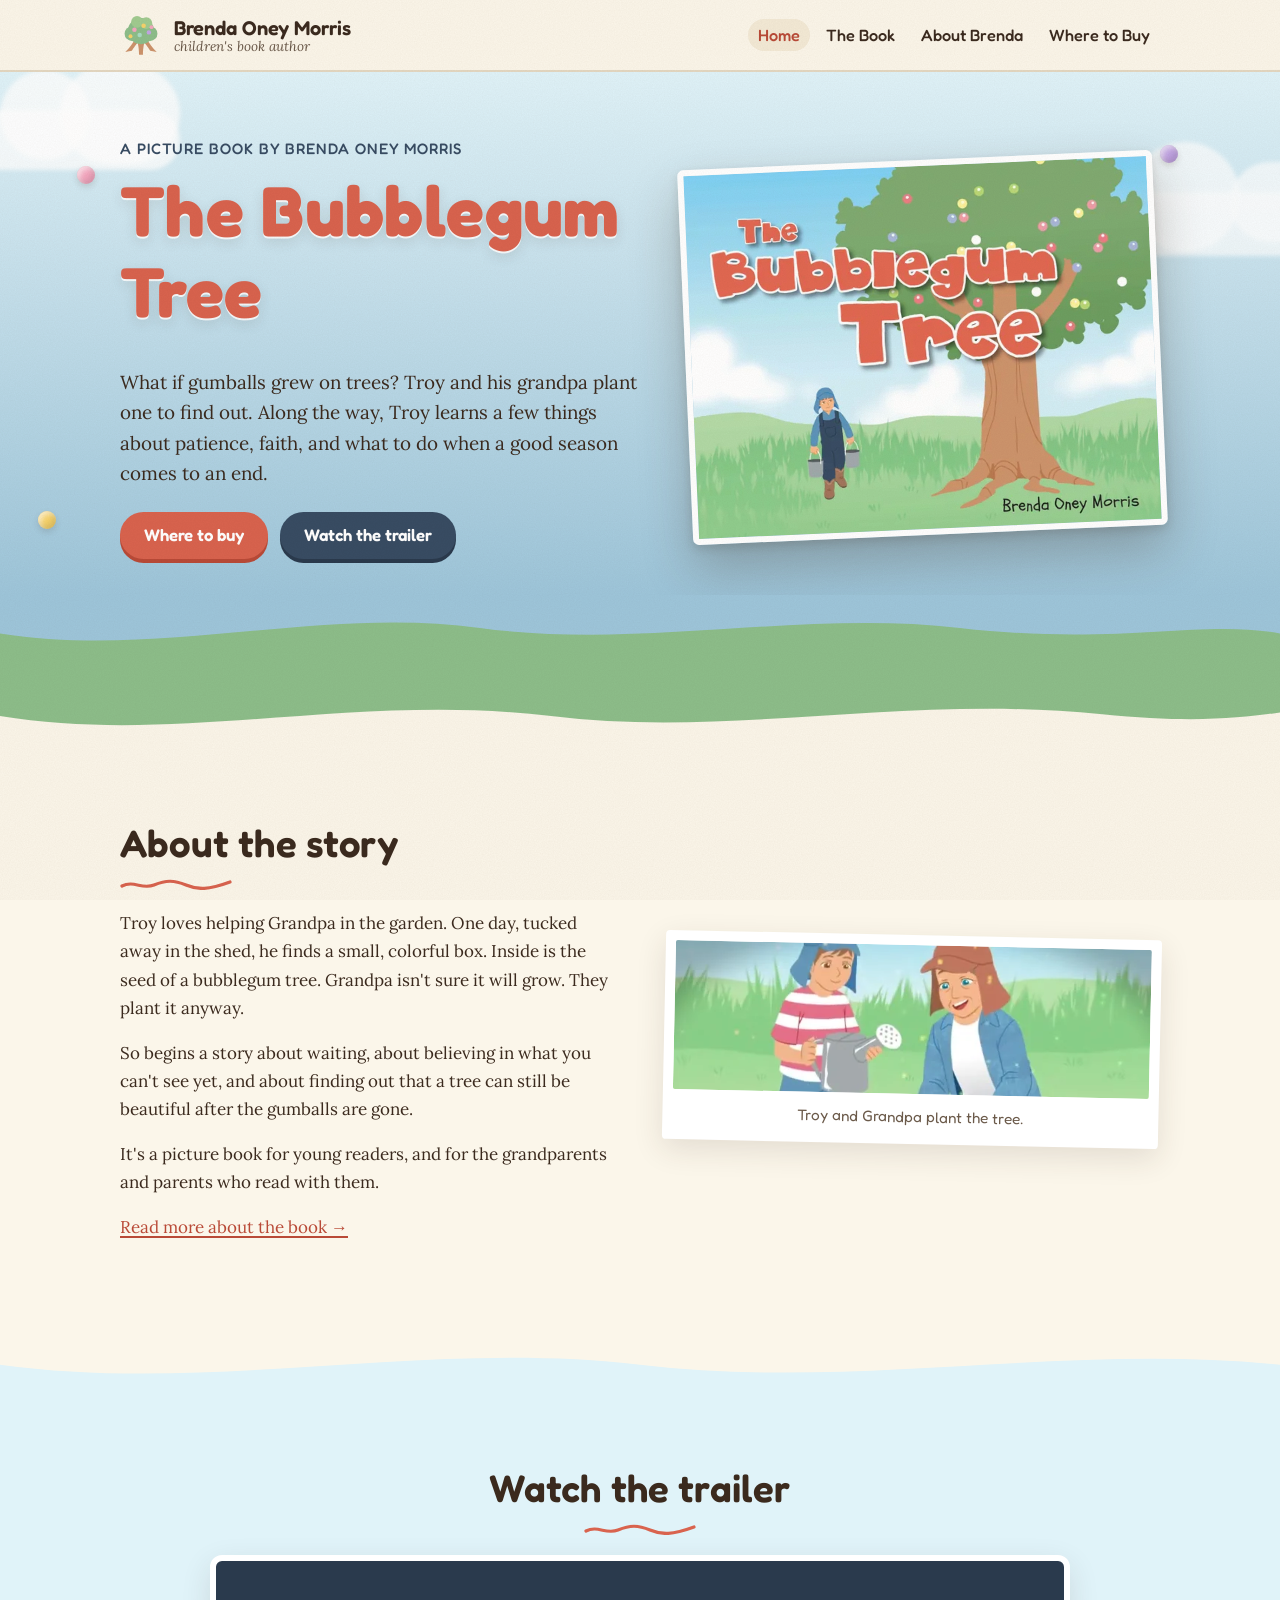
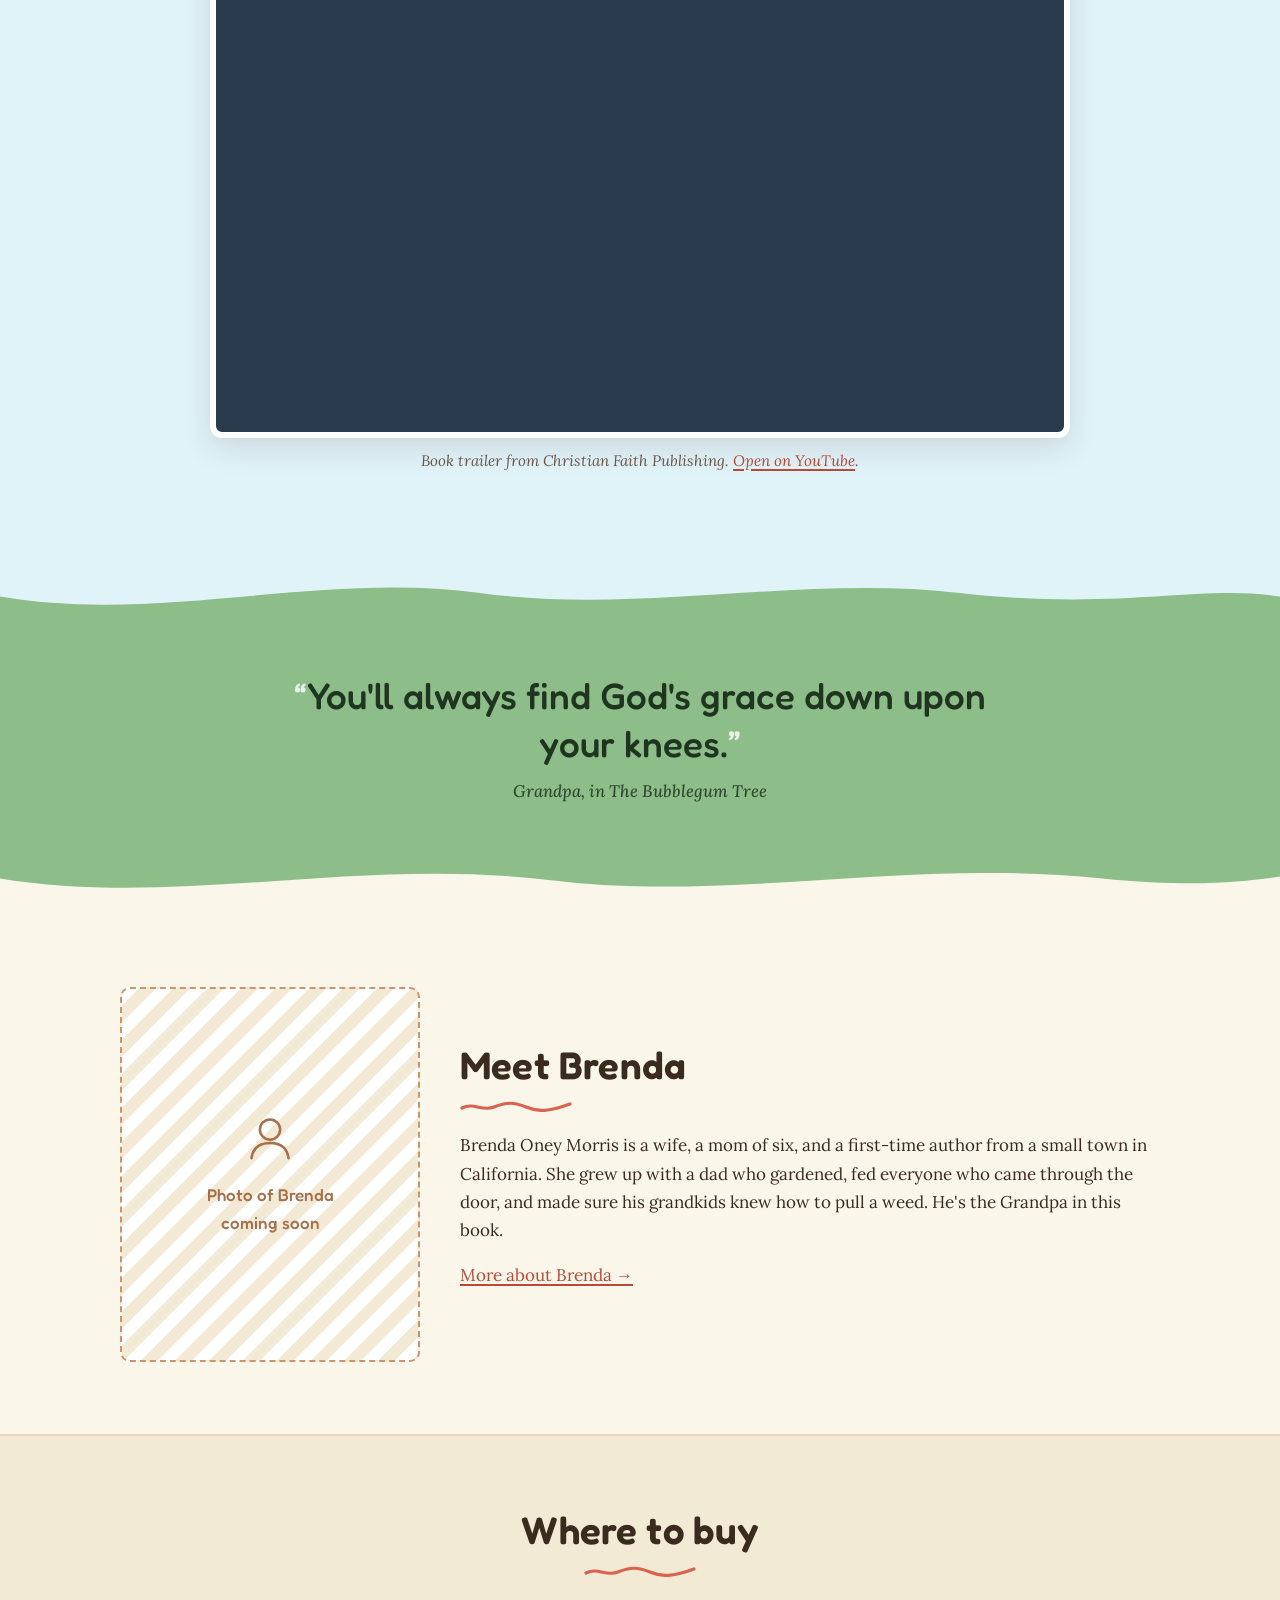
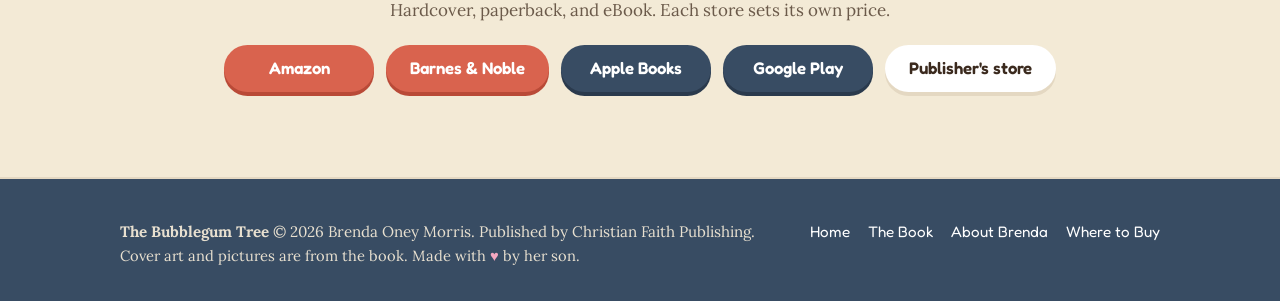
==== index.html @ 624ba65c "First draft of The Bubblegum Tree site Three pages (home, the book, about Brenda), one stylesheet, o" ====
<!DOCTYPE html>
<html lang="en">
<head>
  <meta charset="utf-8">
  <meta name="viewport" content="width=device-width, initial-scale=1">
  <title>The Bubblegum Tree — a picture book by Brenda Oney Morris</title>
  <meta name="description" content="What if gumballs grew on trees? A picture book about a boy, his grandpa, and a tree that teaches them both about patience, faith, and the seasons of life. By Brenda Oney Morris.">
  <meta name="robots" content="noindex">
  <meta property="og:title" content="The Bubblegum Tree — by Brenda Oney Morris">
  <meta property="og:description" content="A picture book about a boy, his grandpa, and a tree that grows gumballs.">
  <meta property="og:image" content="https://lexmber123yt.github.io/the-bubblegum-tree/assets/img/og-image.jpg">
  <meta property="og:type" content="website">
  <link rel="icon" href="assets/img/favicon.svg" type="image/svg+xml">
  <link rel="preconnect" href="https://fonts.googleapis.com">
  <link rel="preconnect" href="https://fonts.gstatic.com" crossorigin>
  <link href="https://fonts.googleapis.com/css2?family=Fredoka:wght@400;500;600;700&family=Lora:ital,wght@0,400;0,500;0,600;1,400&display=swap" rel="stylesheet">
  <link rel="stylesheet" href="assets/styles.css">
</head>
<body>

<header class="site-header">
  <div class="wrap">
    <a class="brand" href="index.html" aria-label="Brenda Oney Morris, home">
      <svg viewBox="0 0 64 64" aria-hidden="true">
        <path d="M29 62 C29 50 27 42 24 36 L40 36 C37 42 35 50 35 62 Z" fill="#cd936b"/>
        <path d="M24 36 C20 44 14 52 8 58 L18 56 C22 50 26 44 30 40 Z" fill="#cd936b"/>
        <path d="M40 36 C44 44 50 52 56 58 L46 56 C42 50 38 44 34 40 Z" fill="#cd936b"/>
        <circle cx="32" cy="26" r="20" fill="#8dbe8a"/><circle cx="18" cy="30" r="11" fill="#8dbe8a"/><circle cx="46" cy="30" r="11" fill="#8dbe8a"/>
        <circle cx="26" cy="12" r="9" fill="#a1cb90"/><circle cx="40" cy="14" r="9" fill="#a1cb90"/>
        <circle cx="22" cy="24" r="3.4" fill="#f4a7c0"/><circle cx="36" cy="18" r="3.4" fill="#f6d36b"/><circle cx="44" cy="28" r="3.4" fill="#c3a6e6"/><circle cx="30" cy="32" r="3.4" fill="#a9dcc4"/><circle cx="16" cy="34" r="3" fill="#f6d36b"/><circle cx="48" cy="20" r="3" fill="#f4a7c0"/>
      </svg>
      <span class="brand-name">Brenda Oney Morris<span class="brand-sub">children's book author</span></span>
    </a>
    <nav aria-label="Main">
      <ul class="site-nav">
        <li><a href="index.html" aria-current="page">Home</a></li>
        <li><a href="the-bubblegum-tree.html">The Book</a></li>
        <li><a href="about.html">About Brenda</a></li>
        <li><a href="#buy">Where to Buy</a></li>
      </ul>
    </nav>
  </div>
</header>

<main>

  <section class="hero">
    <div class="cloud cloud-1" aria-hidden="true"></div>
    <div class="cloud cloud-2" aria-hidden="true"></div>
    <span class="gum gum--pink" style="left:6%; top:18%" aria-hidden="true"></span>
    <span class="gum gum--yellow" style="left:3%; top:84%" aria-hidden="true"></span>
    <span class="gum gum--lilac" style="right:8%; top:14%" aria-hidden="true"></span>
    <span class="gum gum--mint" style="right:14%; top:78%" aria-hidden="true"></span>
    <div class="wrap">
      <div class="hero-copy">
        <p class="eyebrow">A picture book by Brenda Oney Morris</p>
        <h1>The Bubblegum Tree</h1>
        <p class="lead">What if gumballs grew on trees? Troy and his grandpa plant one to find out. Along the way, Troy learns a few things about patience, faith, and what to do when a good season comes to an end.</p>
        <div class="btn-row">
          <a class="btn" href="#buy">Where to buy</a>
          <a class="btn btn--navy" href="#trailer">Watch the trailer</a>
        </div>
      </div>
      <div class="book">
        <picture>
          <source type="image/webp" srcset="assets/img/cover-600.webp 600w, assets/img/cover-1000.webp 1000w, assets/img/cover-1600.webp 1600w" sizes="(min-width: 720px) 520px, 90vw">
          <img src="assets/img/cover-1000.jpg" srcset="assets/img/cover-600.jpg 600w, assets/img/cover-1000.jpg 1000w, assets/img/cover-1600.jpg 1600w" sizes="(min-width: 720px) 520px, 90vw" width="1000" height="785" alt="The cover of The Bubblegum Tree: a boy in blue overalls carries two buckets across a meadow toward a big green tree dotted with colorful gumballs." fetchpriority="high">
        </picture>
      </div>
    </div>
  </section>
  <div class="wave wave--grass on-sky" aria-hidden="true"><svg viewBox="0 0 1440 70" preserveAspectRatio="none"><path d="M0,42 C180,70 360,12 540,36 C720,60 900,16 1080,36 C1260,56 1350,26 1440,42 L1440,70 L0,70 Z"/></svg></div>
  <div class="band-grass" aria-hidden="true"></div>
  <div class="wave wave--paper on-grass" aria-hidden="true"><svg viewBox="0 0 1440 70" preserveAspectRatio="none"><path d="M0,34 C200,66 400,8 620,34 C820,58 1020,10 1240,32 C1340,42 1400,36 1440,30 L1440,70 L0,70 Z"/></svg></div>

  <section class="section">
    <div class="wrap two-col">
      <div>
        <h2 class="squiggle">About the story</h2>
        <p>Troy loves helping Grandpa in the garden. One day, tucked away in the shed, he finds a small, colorful box. Inside is the seed of a bubblegum tree. Grandpa isn't sure it will grow. They plant it anyway.</p>
        <p>So begins a story about waiting, about believing in what you can't see yet, and about finding out that a tree can still be beautiful after the gumballs are gone.</p>
        <p>It's a picture book for young readers, and for the grandparents and parents who read with them.</p>
        <p><a href="the-bubblegum-tree.html">Read more about the book &rarr;</a></p>
      </div>
      <figure class="print">
        <picture>
          <source type="image/webp" srcset="assets/img/scene-planting.webp">
          <img src="assets/img/scene-planting.jpg" width="640" height="201" alt="Troy holds a watering can while Grandpa kneels in the garden, both smiling." loading="lazy">
        </picture>
        <figcaption>Troy and Grandpa plant the tree.</figcaption>
      </figure>
    </div>
  </section>

  <div class="wave wave--sky on-paper" aria-hidden="true"><svg viewBox="0 0 1440 70" preserveAspectRatio="none"><path d="M0,38 C240,70 480,10 720,38 C960,66 1200,14 1440,38 L1440,70 L0,70 Z"/></svg></div>
  <section class="section section--sky" id="trailer">
    <div class="wrap">
      <h2 class="squiggle center" style="text-align:center">Watch the trailer</h2>
      <div class="video" style="max-width: 860px; margin: 0 auto;">
        <iframe src="https://www.youtube-nocookie.com/embed/pPJsItVsyEs" title="The Bubblegum Tree book trailer" loading="lazy" allow="accelerometer; encrypted-media; picture-in-picture" allowfullscreen referrerpolicy="strict-origin-when-cross-origin"></iframe>
      </div>
      <p class="caption" style="text-align:center">Book trailer from Christian Faith Publishing. <a href="https://youtu.be/pPJsItVsyEs">Open on YouTube</a>.</p>
    </div>
  </section>
  <div class="wave wave--grass on-sky-light" aria-hidden="true"><svg viewBox="0 0 1440 70" preserveAspectRatio="none"><path d="M0,40 C180,70 360,12 540,36 C720,60 900,16 1080,36 C1260,56 1350,26 1440,40 L1440,70 L0,70 Z"/></svg></div>

  <section class="section--grass quote">
    <div class="wrap">
      <blockquote><p>You'll always find God's grace down upon your knees.</p><cite>Grandpa, in The Bubblegum Tree</cite></blockquote>
    </div>
  </section>

  <div class="wave wave--paper on-grass" aria-hidden="true"><svg viewBox="0 0 1440 70" preserveAspectRatio="none"><path d="M0,30 C200,62 400,6 620,32 C820,56 1020,8 1240,30 C1340,40 1400,34 1440,28 L1440,70 L0,70 Z"/></svg></div>
  <section class="section">
    <div class="wrap author-teaser">
      <div class="placeholder placeholder--portrait">
        <div>
          <svg viewBox="0 0 64 64" aria-hidden="true"><circle cx="32" cy="22" r="12" fill="none" stroke="currentColor" stroke-width="3"/><path d="M10 56 C12 42 22 38 32 38 C42 38 52 42 54 56" fill="none" stroke="currentColor" stroke-width="3" stroke-linecap="round"/></svg>
          <div>Photo of Brenda<br>coming soon</div>
        </div>
      </div>
      <div>
        <h2 class="squiggle">Meet Brenda</h2>
        <p>Brenda Oney Morris is a wife, a mom of six, and a first-time author from a small town in California. She grew up with a dad who gardened, fed everyone who came through the door, and made sure his grandkids knew how to pull a weed. He's the Grandpa in this book.</p>
        <p><a href="about.html">More about Brenda &rarr;</a></p>
      </div>
    </div>
  </section>

  <section class="section buy" id="buy">
    <div class="wrap">
      <h2 class="squiggle center">Where to buy</h2>
      <p class="muted">Hardcover, paperback, and eBook. Each store sets its own price.</p>
      <div class="buy-links">
        <a class="btn" href="https://www.amazon.com/dp/B0GZ1BVCPR" rel="noopener">Amazon</a>
        <a class="btn" href="https://www.barnesandnoble.com/w/the-bubblegum-tree-brenda-oney-morris/1150055216?ean=9798894285047" rel="noopener">Barnes &amp; Noble</a>
        <a class="btn btn--navy" href="https://itunes.apple.com/us/book/isbn9798894285054" rel="noopener">Apple Books</a>
        <a class="btn btn--navy" href="https://play.google.com/store/search?q=9798894285054&amp;c=books" rel="noopener">Google Play</a>
        <a class="btn btn--paper" href="https://www.christianfaithpublishing.com/books/?book=the-bubblegum-tree" rel="noopener">Publisher's store</a>
      </div>
    </div>
  </section>

</main>

<footer class="site-footer">
  <div class="wrap">
    <div>
      <p><strong>The Bubblegum Tree</strong> &copy; 2026 Brenda Oney Morris. Published by Christian Faith Publishing.</p>
      <p class="small">Cover art and pictures are from the book. Made with <span class="heart">&hearts;</span> by her son.</p>
    </div>
    <ul class="foot-nav">
      <li><a href="index.html">Home</a></li>
      <li><a href="the-bubblegum-tree.html">The Book</a></li>
      <li><a href="about.html">About Brenda</a></li>
      <li><a href="#buy">Where to Buy</a></li>
    </ul>
  </div>
</footer>

</body>
</html>
---- assets/styles.css ----
/* The Bubblegum Tree — site styles
   Palette sampled from the book cover. Fonts: Fredoka (headings) + Lora (body). */

:root {
  --paper: #fbf6ea;
  --paper-deep: #f3ead6;
  --ink: #3b2a1e;
  --ink-soft: #6b5a4a;
  --line: #e4d8c2;

  --sky: #9ec6db;
  --sky-light: #e0f3f9;
  --grass: #8dbe8a;
  --grass-deep: #6fa56e;
  --leaf: #8bab77;
  --trunk: #cd936b;
  --trunk-deep: #a86f48;

  --coral: #d9634e;
  --coral-light: #e29182;
  --coral-deep: #b94a37;
  --navy: #384c63;
  --navy-deep: #2a3a4d;

  --gum-pink: #f4a7c0;
  --gum-yellow: #f6d36b;
  --gum-lilac: #c3a6e6;
  --gum-mint: #a9dcc4;

  --font-display: "Fredoka", "Trebuchet MS", sans-serif;
  --font-body: "Lora", Georgia, serif;

  --radius: 18px;
  --shadow-soft: 0 10px 30px rgba(59, 42, 30, 0.12);
  --shadow-book: 0 24px 50px rgba(59, 42, 30, 0.28), 0 4px 10px rgba(59, 42, 30, 0.15);
  --wrap: 1080px;
}

*, *::before, *::after { box-sizing: border-box; }

html { scroll-behavior: smooth; }

body {
  margin: 0;
  background: var(--paper);
  color: var(--ink);
  font-family: var(--font-body);
  font-size: 17px;
  line-height: 1.65;
  -webkit-font-smoothing: antialiased;
}

/* Paper grain over everything, very light. */
body::before {
  content: "";
  position: fixed;
  inset: 0;
  pointer-events: none;
  z-index: 50;
  opacity: 0.16;
  mix-blend-mode: multiply;
  background-image: url("data:image/svg+xml;utf8,<svg xmlns='http://www.w3.org/2000/svg' width='220' height='220'><filter id='n'><feTurbulence type='fractalNoise' baseFrequency='0.85' numOctaves='2' stitchTiles='stitch'/><feColorMatrix values='0 0 0 0 0.35 0 0 0 0 0.25 0 0 0 0 0.18 0 0 0 0.55 0'/></filter><rect width='100%' height='100%' filter='url(%23n)'/></svg>");
}

img { max-width: 100%; height: auto; display: block; }

a { color: var(--coral-deep); text-decoration-thickness: 1.5px; text-underline-offset: 3px; }
a:hover { color: var(--coral); }

h1, h2, h3, .display {
  font-family: var(--font-display);
  font-weight: 600;
  line-height: 1.15;
  margin: 0 0 0.5em;
  color: var(--ink);
  letter-spacing: 0.005em;
}
h1 { font-size: clamp(2.4rem, 7vw, 4.4rem); font-weight: 700; }
h2 { font-size: clamp(1.7rem, 4vw, 2.4rem); }
h3 { font-size: 1.25rem; }

/* A short hand-drawn squiggle under section headings. */
h2.squiggle::after {
  content: "";
  display: block;
  width: 112px;
  height: 12px;
  margin-top: 0.35em;
  background: url("data:image/svg+xml;utf8,<svg xmlns='http://www.w3.org/2000/svg' viewBox='0 0 112 12'><path d='M2 8 C 14 2, 22 12, 34 7 S 54 2, 66 7 S 88 12, 110 4' fill='none' stroke='%23d9634e' stroke-width='3.2' stroke-linecap='round'/></svg>") no-repeat left center;
}
h2.squiggle.center::after { margin-left: auto; margin-right: auto; }

p { margin: 0 0 1em; }
.lead { font-size: 1.18rem; line-height: 1.6; color: var(--ink); }
.muted { color: var(--ink-soft); }
.small { font-size: 0.92rem; }
.caption {
  font-style: italic;
  color: var(--ink-soft);
  font-size: 0.95rem;
  margin-top: 0.6em;
}
.eyebrow {
  font-family: var(--font-display);
  font-weight: 500;
  font-size: 0.95rem;
  letter-spacing: 0.06em;
  text-transform: uppercase;
  color: var(--navy);
  margin-bottom: 0.6em;
}

.wrap { max-width: var(--wrap); margin: 0 auto; padding: 0 20px; }

/* Grid children must be allowed to shrink below their image's natural width,
   or a 1000px cover pushes the whole page wider than a phone screen. */
.hero .wrap > *, .two-col > *, .author-teaser > *, .video-grid > *, .gallery > li { min-width: 0; }
.book, figure.print, .video { max-width: 100%; }
.section { padding: 56px 0; position: relative; }
.section--sky { background: var(--sky-light); }
.section--deep { background: var(--paper-deep); }
.section--grass { background: var(--grass); color: #1f3520; }
.section--navy { background: var(--navy); color: #f5efe2; }

/* ---------- header ---------- */
.site-header {
  background: var(--paper);
  border-bottom: 2px solid var(--line);
  position: relative;
  z-index: 5;
}
.site-header .wrap {
  display: flex;
  flex-wrap: wrap;
  align-items: center;
  justify-content: space-between;
  gap: 10px 24px;
  padding-top: 14px;
  padding-bottom: 14px;
}
.brand {
  display: flex;
  align-items: center;
  gap: 12px;
  text-decoration: none;
  color: var(--ink);
}
.brand svg { width: 42px; height: 42px; flex: none; }
.brand-name {
  font-family: var(--font-display);
  font-weight: 600;
  font-size: 1.25rem;
  line-height: 1.1;
}
.brand-sub {
  display: block;
  font-family: var(--font-body);
  font-style: italic;
  font-weight: 400;
  font-size: 0.85rem;
  color: var(--ink-soft);
}
.site-nav {
  display: flex;
  flex-wrap: wrap;
  gap: 4px 6px;
  margin: 0;
  padding: 0;
  list-style: none;
}
.site-nav a {
  font-family: var(--font-display);
  font-weight: 500;
  font-size: 1.02rem;
  color: var(--ink);
  text-decoration: none;
  padding: 6px 10px;
  border-radius: 999px;
}
.site-nav a:hover, .site-nav a[aria-current="page"] {
  background: var(--paper-deep);
  color: var(--coral-deep);
}

/* ---------- buttons ---------- */
.btn {
  display: inline-block;
  font-family: var(--font-display);
  font-weight: 600;
  font-size: 1.05rem;
  line-height: 1;
  padding: 15px 24px;
  border-radius: 999px;
  text-decoration: none;
  color: #fff;
  background: var(--coral);
  box-shadow: 0 4px 0 var(--coral-deep);
  transition: transform 0.08s ease, box-shadow 0.08s ease;
  border: 0;
}
.btn:hover { color: #fff; transform: translateY(1px); box-shadow: 0 3px 0 var(--coral-deep); }
.btn:active { transform: translateY(4px); box-shadow: 0 0 0 var(--coral-deep); }
.btn--navy { background: var(--navy); box-shadow: 0 4px 0 var(--navy-deep); }
.btn--navy:hover { box-shadow: 0 3px 0 var(--navy-deep); }
.btn--paper {
  background: #fff;
  color: var(--ink);
  box-shadow: 0 4px 0 var(--line);
}
.btn--paper:hover { color: var(--coral-deep); box-shadow: 0 3px 0 var(--line); }
.btn-row { display: flex; flex-wrap: wrap; gap: 12px; margin-top: 1.4em; }

/* ---------- hero ---------- */
.hero {
  background: linear-gradient(180deg, var(--sky-light) 0%, var(--sky) 100%);
  position: relative;
  overflow: hidden;
  padding: 44px 0 20px;
}
.hero .wrap {
  display: grid;
  gap: 32px;
  align-items: center;
}
.hero-copy { position: relative; z-index: 2; }
.hero h1 {
  color: var(--coral);
  text-shadow: 0 2px 0 rgba(255, 255, 255, 0.85), 0 5px 14px rgba(59, 42, 30, 0.12);
}
.hero .lead { max-width: 34rem; }

.book {
  position: relative;
  z-index: 2;
  justify-self: center;
  width: min(100%, 520px);
  transform: rotate(-2.5deg);
}
.book img { width: 100%; }
/* On phones the cover comes first; it's the hook. */
@media (max-width: 719px) {
  .hero .book { order: -1; transform: rotate(-1.5deg); width: min(100%, 420px); }
}
.book img {
  border-radius: 6px;
  border: 6px solid #fff;
  box-shadow: var(--shadow-book);
}
.book--flat { transform: none; }

/* Soft clouds behind the hero. */
.cloud {
  position: absolute;
  background: rgba(255, 255, 255, 0.75);
  border-radius: 999px;
  filter: blur(2px);
  z-index: 1;
}
.cloud::before, .cloud::after {
  content: "";
  position: absolute;
  background: inherit;
  border-radius: 999px;
}
.cloud-1 { width: 220px; height: 60px; left: -40px; top: 38px; }
.cloud-1::before { width: 90px; height: 90px; left: 40px; top: -40px; }
.cloud-1::after { width: 120px; height: 100px; left: 100px; top: -46px; }
.cloud-2 { width: 260px; height: 64px; right: -60px; top: 120px; opacity: 0.9; }
.cloud-2::before { width: 110px; height: 110px; left: 50px; top: -50px; }
.cloud-2::after { width: 90px; height: 80px; left: 150px; top: -30px; }

/* Gumball decorations. */
.gum {
  position: absolute;
  width: 18px;
  height: 18px;
  border-radius: 50%;
  z-index: 1;
  box-shadow: inset -3px -3px 5px rgba(0, 0, 0, 0.10), inset 3px 3px 5px rgba(255, 255, 255, 0.6), 0 3px 6px rgba(59, 42, 30, 0.15);
}
.gum--pink { background: var(--gum-pink); }
.gum--yellow { background: var(--gum-yellow); }
.gum--lilac { background: var(--gum-lilac); }
.gum--mint { background: var(--gum-mint); }

/* ---------- wavy edges ---------- */
.wave { line-height: 0; display: block; }
.wave svg { display: block; width: 100%; height: 44px; }
.wave--grass path { fill: var(--grass); }
.wave--paper path { fill: var(--paper); }
.wave--sky path { fill: var(--sky-light); }
.wave--deep path { fill: var(--paper-deep); }
.band-grass { background: var(--grass); height: 26px; }
.on-sky { background: var(--sky); }
.on-sky-light { background: var(--sky-light); }
.on-grass { background: var(--grass); }
.on-paper { background: var(--paper); }
.on-deep { background: var(--paper-deep); }

/* ---------- layouts ---------- */
.two-col {
  display: grid;
  gap: 32px;
  align-items: center;
}
.two-col > figure { margin: 0; }
.two-col.flip > :first-child { order: 1; }

figure.print {
  margin: 0;
  background: #fff;
  padding: 10px 10px 14px;
  border-radius: 4px;
  box-shadow: var(--shadow-soft);
  transform: rotate(1.2deg);
}
figure.print.left { transform: rotate(-1.4deg); }
figure.print img { border-radius: 2px; width: 100%; }
figure.print figcaption {
  font-family: var(--font-display);
  font-weight: 400;
  font-size: 0.95rem;
  color: var(--ink-soft);
  text-align: center;
  padding-top: 10px;
}

/* Video embeds. */
.video {
  position: relative;
  background: var(--navy-deep);
  border-radius: 12px;
  overflow: hidden;
  aspect-ratio: 16 / 9;
  box-shadow: var(--shadow-soft);
  border: 6px solid #fff;
}
.video iframe {
  position: absolute;
  inset: 0;
  width: 100%;
  height: 100%;
  border: 0;
}
.video-grid { display: grid; gap: 28px; }

/* Quote strip. */
.quote {
  text-align: center;
  padding: 48px 0;
}
.quote blockquote {
  margin: 0 auto;
  max-width: 44rem;
  font-family: var(--font-display);
  font-weight: 500;
  font-size: clamp(1.5rem, 4vw, 2.3rem);
  line-height: 1.3;
  color: #1f3520;
}
.quote blockquote p { margin: 0; }
.quote blockquote p::before { content: "\201C"; color: rgba(255,255,255,0.8); }
.quote blockquote p::after { content: "\201D"; color: rgba(255,255,255,0.8); }
.quote cite {
  display: block;
  margin-top: 0.8em;
  font-family: var(--font-body);
  font-style: italic;
  font-size: 1.05rem;
  color: #2e4a2f;
}

/* Lesson list with gumball markers. */
.lessons {
  list-style: none;
  margin: 0;
  padding: 0;
  display: grid;
  gap: 18px;
}
.lessons li {
  position: relative;
  padding-left: 44px;
}
.lessons li::before {
  content: "";
  position: absolute;
  left: 4px;
  top: 6px;
  width: 22px;
  height: 22px;
  border-radius: 50%;
  background: var(--gum-pink);
  box-shadow: inset -3px -3px 5px rgba(0, 0, 0, 0.10), inset 3px 3px 5px rgba(255, 255, 255, 0.6), 0 3px 6px rgba(59, 42, 30, 0.15);
}
.lessons li:nth-child(2)::before { background: var(--gum-yellow); }
.lessons li:nth-child(3)::before { background: var(--gum-lilac); }
.lessons li:nth-child(4)::before { background: var(--gum-mint); }
.lessons li:nth-child(5)::before { background: var(--coral-light); }
.lessons strong {
  font-family: var(--font-display);
  font-weight: 600;
  font-size: 1.12rem;
  display: block;
}

/* Gallery: photo prints, slightly askew. */
.gallery {
  display: grid;
  gap: 26px;
  margin: 0;
  padding: 0;
  list-style: none;
}
.gallery figure.print { margin: 0; }
.gallery li:nth-child(odd) figure.print { transform: rotate(-1.2deg); }
.gallery li:nth-child(even) figure.print { transform: rotate(1.1deg); }

/* Placeholder for photos not supplied yet. Styled, not gray. */
.placeholder {
  background: repeating-linear-gradient(135deg, #fff 0 12px, var(--paper-deep) 12px 24px);
  border: 2px dashed var(--trunk);
  border-radius: 10px;
  display: grid;
  place-items: center;
  text-align: center;
  padding: 24px;
  color: var(--trunk-deep);
  font-family: var(--font-display);
  font-weight: 500;
  min-height: 220px;
}
.placeholder--portrait { aspect-ratio: 4 / 5; min-height: 0; }
.placeholder--square { aspect-ratio: 1; min-height: 0; }
.placeholder svg { width: 54px; height: 54px; margin-bottom: 8px; }

/* Details list. */
.details {
  display: grid;
  gap: 8px 20px;
  margin: 0;
  grid-template-columns: max-content 1fr;
}
.details dt {
  font-family: var(--font-display);
  font-weight: 600;
  color: var(--navy);
}
.details dd { margin: 0; }

/* Buy strip. */
.buy {
  background: var(--paper-deep);
  border-top: 2px solid var(--line);
  border-bottom: 2px solid var(--line);
  text-align: center;
}
.buy-links {
  display: flex;
  flex-wrap: wrap;
  justify-content: center;
  gap: 12px;
  margin: 1.2em 0 0.8em;
}
.buy-links a { min-width: 150px; text-align: center; }

/* Footer. */
.site-footer {
  background: var(--navy);
  color: #e8e0d0;
  padding: 40px 0 32px;
  font-size: 0.95rem;
}
.site-footer a { color: #fff; }
.site-footer .wrap {
  display: grid;
  gap: 18px;
}
.site-footer .foot-nav { display: flex; flex-wrap: wrap; gap: 6px 18px; list-style: none; margin: 0; padding: 0; font-family: var(--font-display); }
.site-footer .foot-nav a { text-decoration: none; }
.site-footer .foot-nav a:hover { text-decoration: underline; }
.site-footer p { margin: 0; }
.site-footer .heart { color: var(--gum-pink); }

/* Little author card on the home page. */
.author-teaser {
  display: grid;
  gap: 24px;
  align-items: center;
}
.author-teaser .placeholder--portrait { width: min(100%, 300px); margin: 0 auto; }

/* ---------- responsive ---------- */
@media (min-width: 720px) {
  .hero { padding: 64px 0 36px; }
  .hero .wrap { grid-template-columns: 1.05fr 0.95fr; gap: 40px; }
  .two-col { grid-template-columns: 1fr 1fr; gap: 48px; }
  .video-grid { grid-template-columns: 1fr 1fr; }
  .gallery { grid-template-columns: 1fr 1fr; }
  .author-teaser { grid-template-columns: 300px 1fr; gap: 40px; }
  .section { padding: 72px 0; }
  .wave svg { height: 64px; }
  .site-footer .wrap { grid-template-columns: 1fr auto; align-items: start; }
}
@media (min-width: 1000px) {
  .gallery { grid-template-columns: 1fr 1fr 1fr; }
}
@media (prefers-reduced-motion: reduce) {
  html { scroll-behavior: auto; }
  .btn { transition: none; }
}
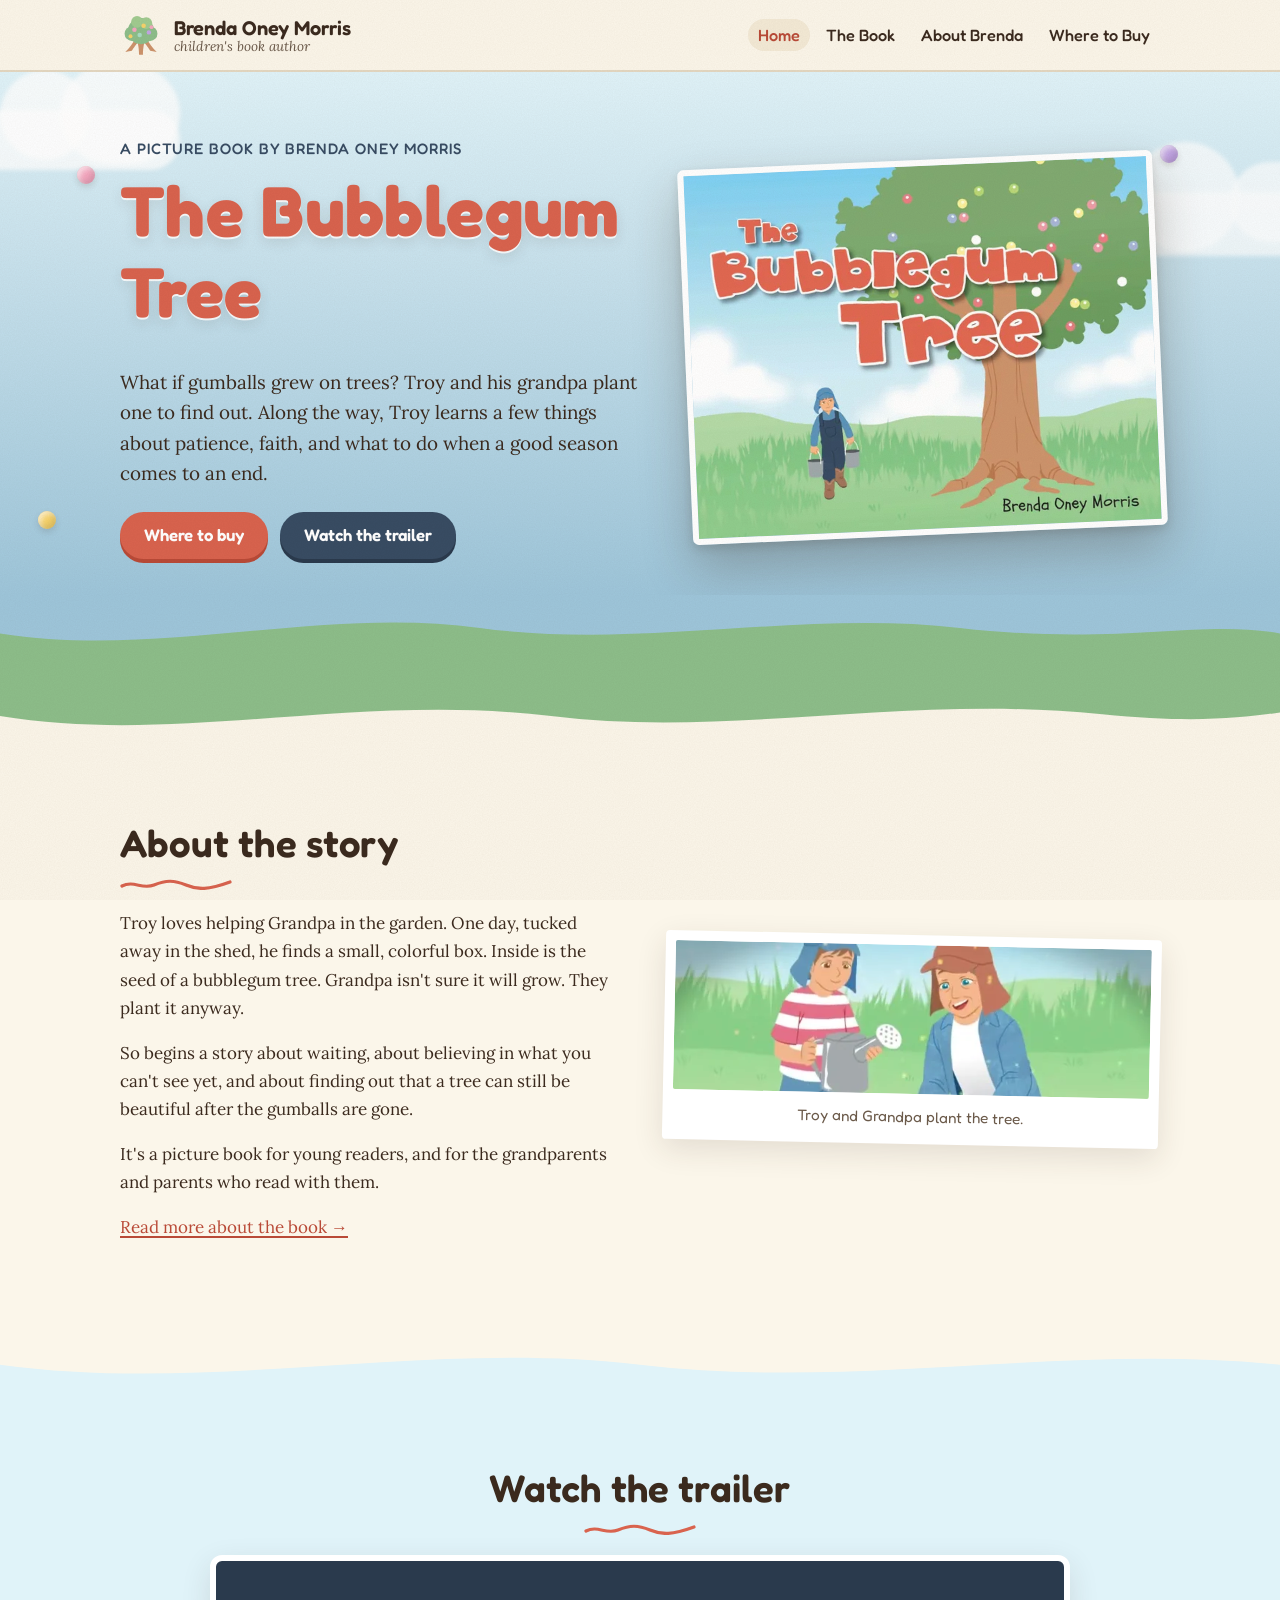
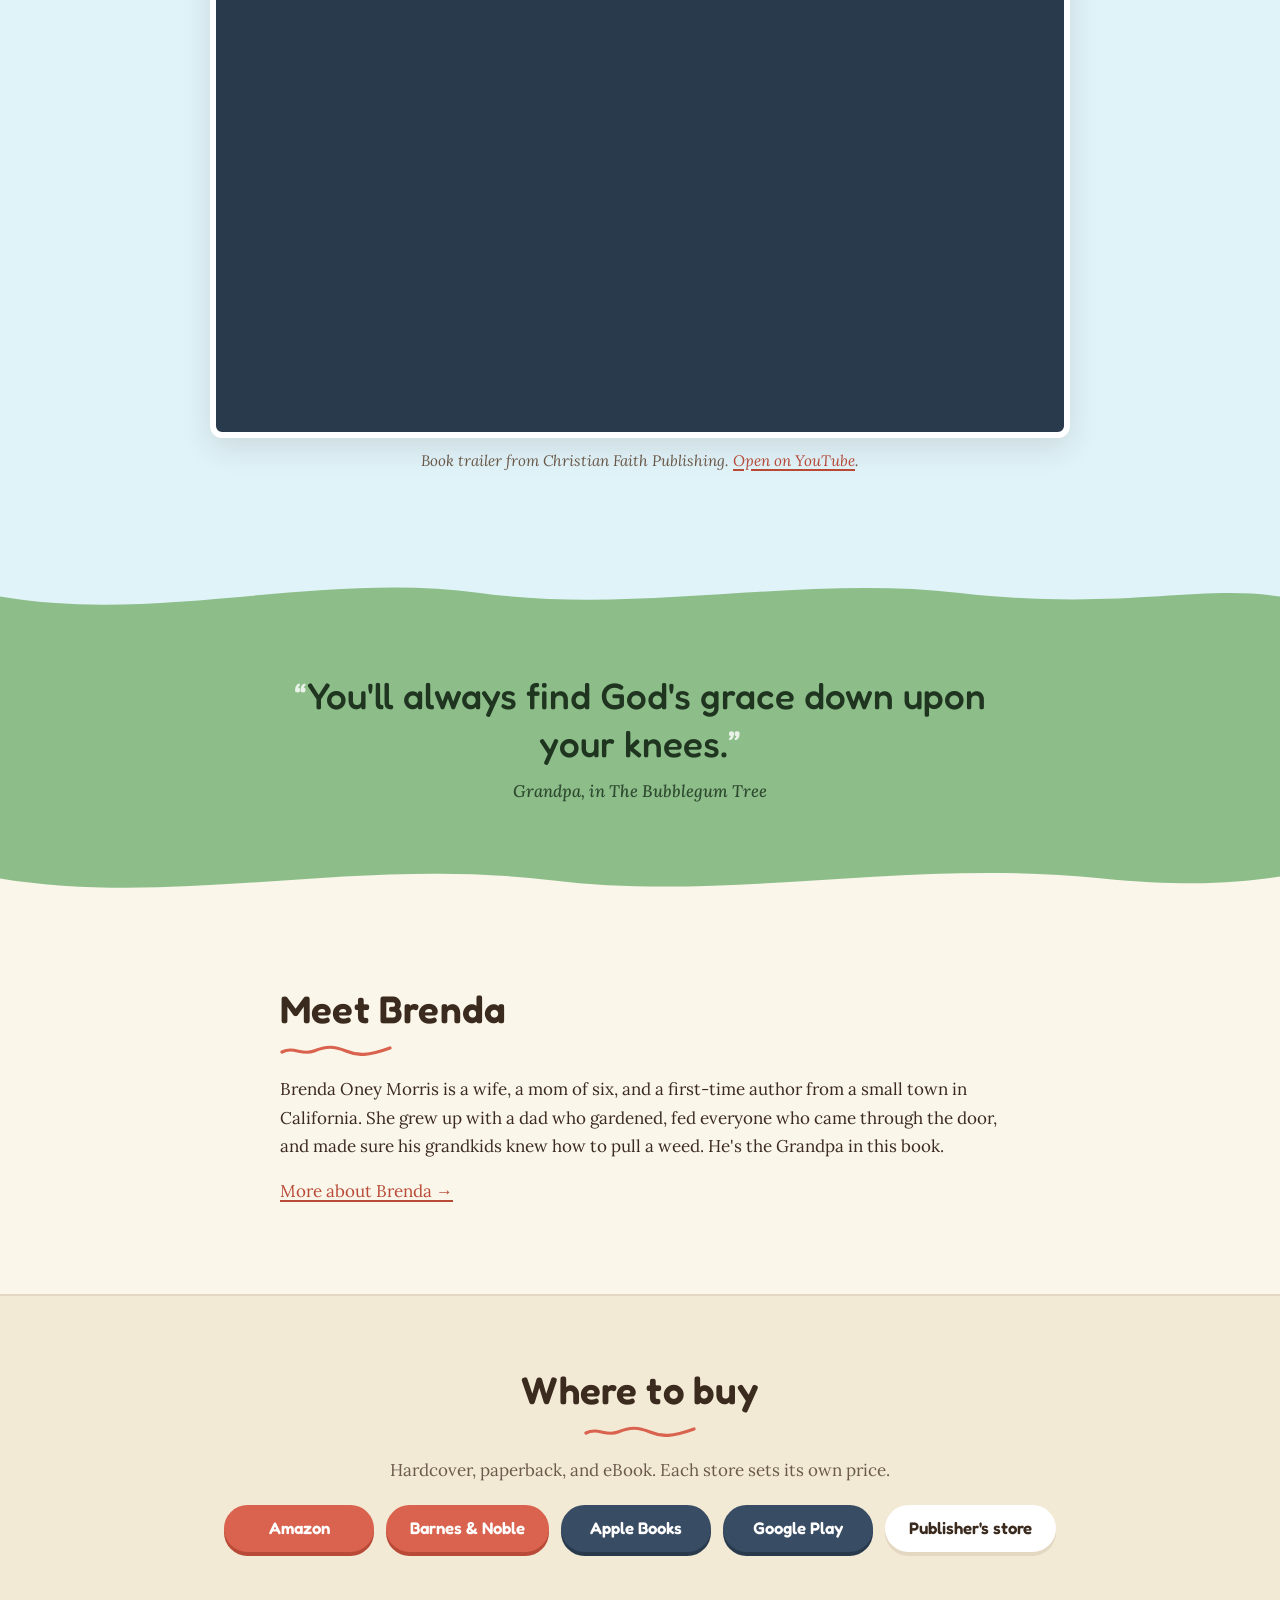
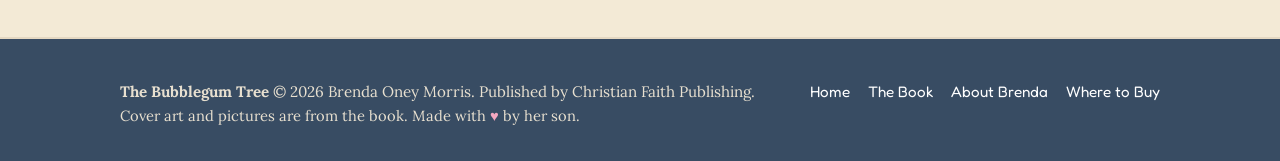
==== commit e68846a9: "Go public: let search engines in, hold back unread parts Remove noindex from all pages and add canon" ====
--- a/index.html
+++ b/index.html
@@ -5,7 +5,7 @@
   <meta name="viewport" content="width=device-width, initial-scale=1">
   <title>The Bubblegum Tree — a picture book by Brenda Oney Morris</title>
   <meta name="description" content="What if gumballs grew on trees? A picture book about a boy, his grandpa, and a tree that teaches them both about patience, faith, and the seasons of life. By Brenda Oney Morris.">
-  <meta name="robots" content="noindex">
+  <link rel="canonical" href="https://lexmber123yt.github.io/the-bubblegum-tree/">
   <meta property="og:title" content="The Bubblegum Tree — by Brenda Oney Morris">
   <meta property="og:description" content="A picture book about a boy, his grandpa, and a tree that grows gumballs.">
   <meta property="og:image" content="https://lexmber123yt.github.io/the-bubblegum-tree/assets/img/og-image.jpg">
@@ -112,13 +112,7 @@
 
   <div class="wave wave--paper on-grass" aria-hidden="true"><svg viewBox="0 0 1440 70" preserveAspectRatio="none"><path d="M0,30 C200,62 400,6 620,32 C820,56 1020,8 1240,30 C1340,40 1400,34 1440,28 L1440,70 L0,70 Z"/></svg></div>
   <section class="section">
-    <div class="wrap author-teaser">
-      <div class="placeholder placeholder--portrait">
-        <div>
-          <svg viewBox="0 0 64 64" aria-hidden="true"><circle cx="32" cy="22" r="12" fill="none" stroke="currentColor" stroke-width="3"/><path d="M10 56 C12 42 22 38 32 38 C42 38 52 42 54 56" fill="none" stroke="currentColor" stroke-width="3" stroke-linecap="round"/></svg>
-          <div>Photo of Brenda<br>coming soon</div>
-        </div>
-      </div>
+    <div class="wrap author-teaser author-teaser--solo">
       <div>
         <h2 class="squiggle">Meet Brenda</h2>
         <p>Brenda Oney Morris is a wife, a mom of six, and a first-time author from a small town in California. She grew up with a dad who gardened, fed everyone who came through the door, and made sure his grandkids knew how to pull a weed. He's the Grandpa in this book.</p>
--- a/assets/styles.css
+++ b/assets/styles.css
@@ -489,6 +489,8 @@
   align-items: center;
 }
 .author-teaser .placeholder--portrait { width: min(100%, 300px); margin: 0 auto; }
+/* No photo yet: one column. Drop this class when her photo goes in. */
+.author-teaser.author-teaser--solo { grid-template-columns: 1fr; max-width: 760px; }
 
 /* ---------- responsive ---------- */
 @media (min-width: 720px) {
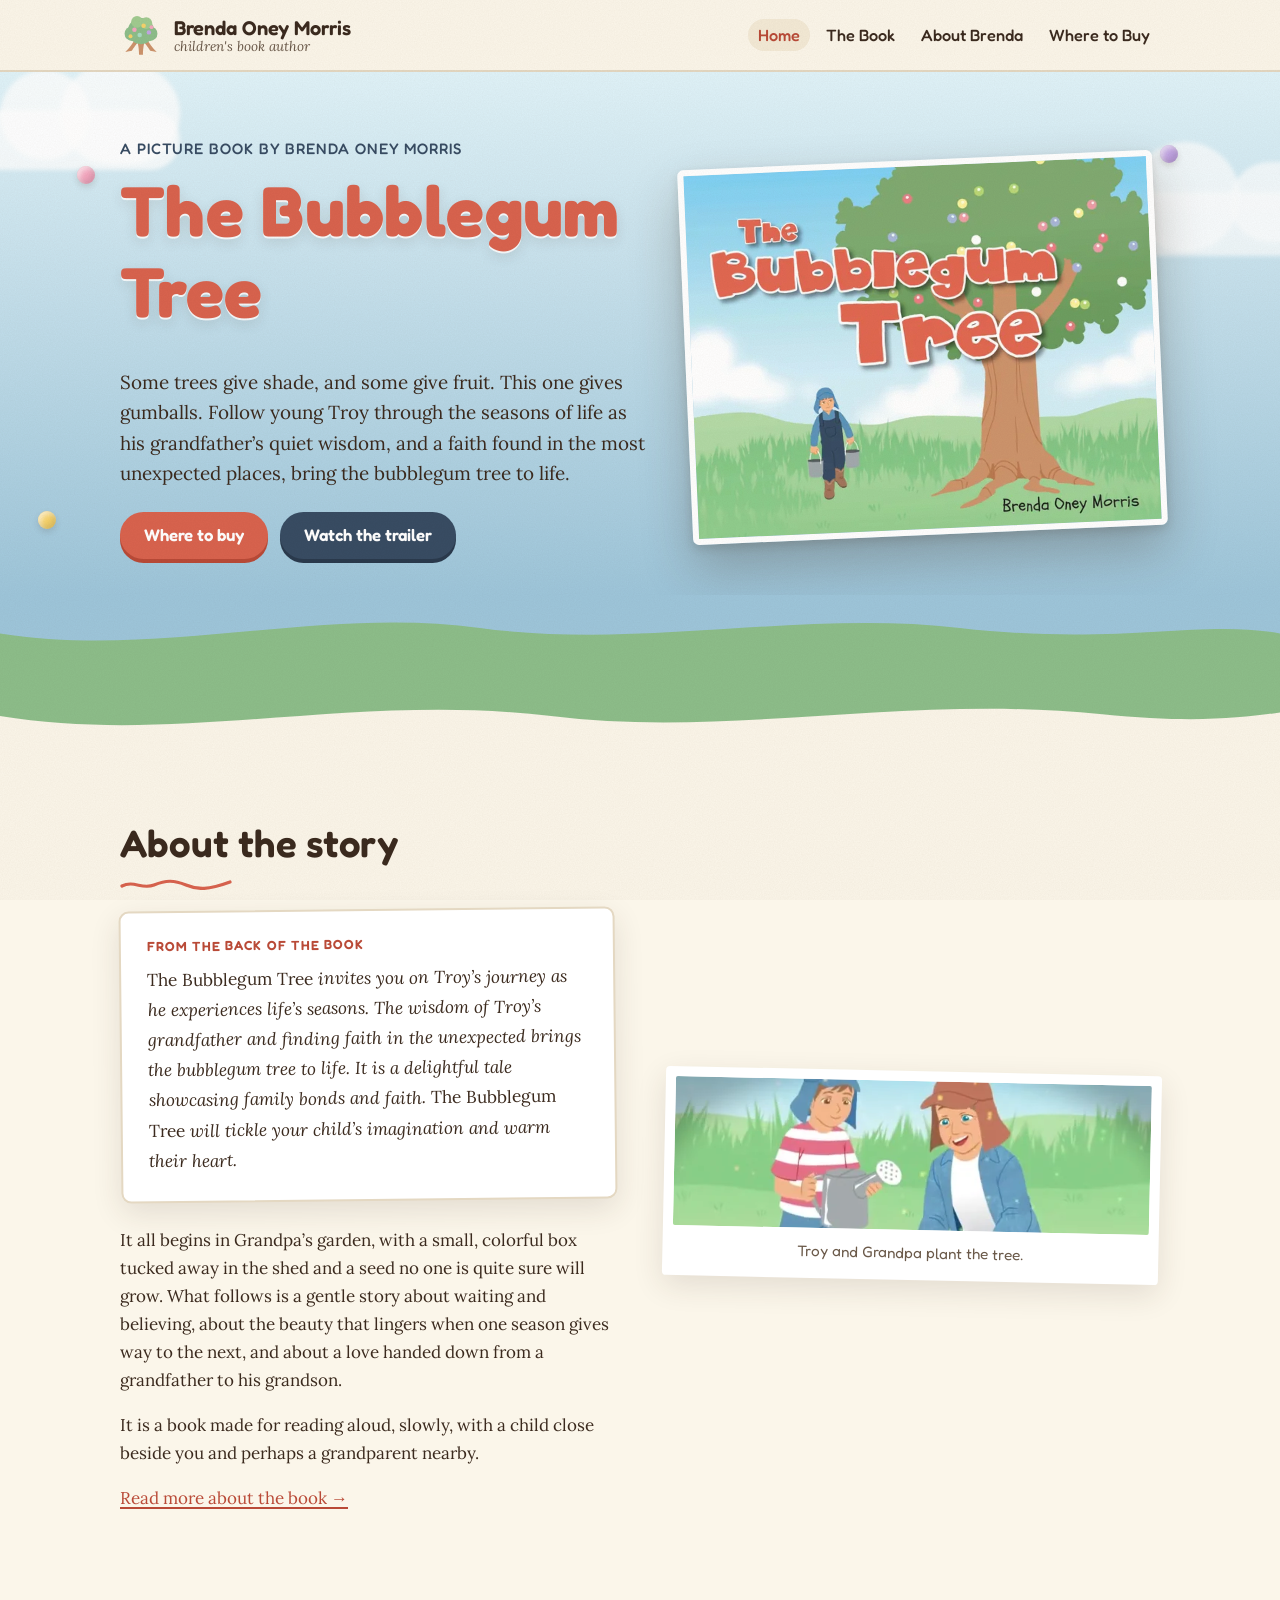
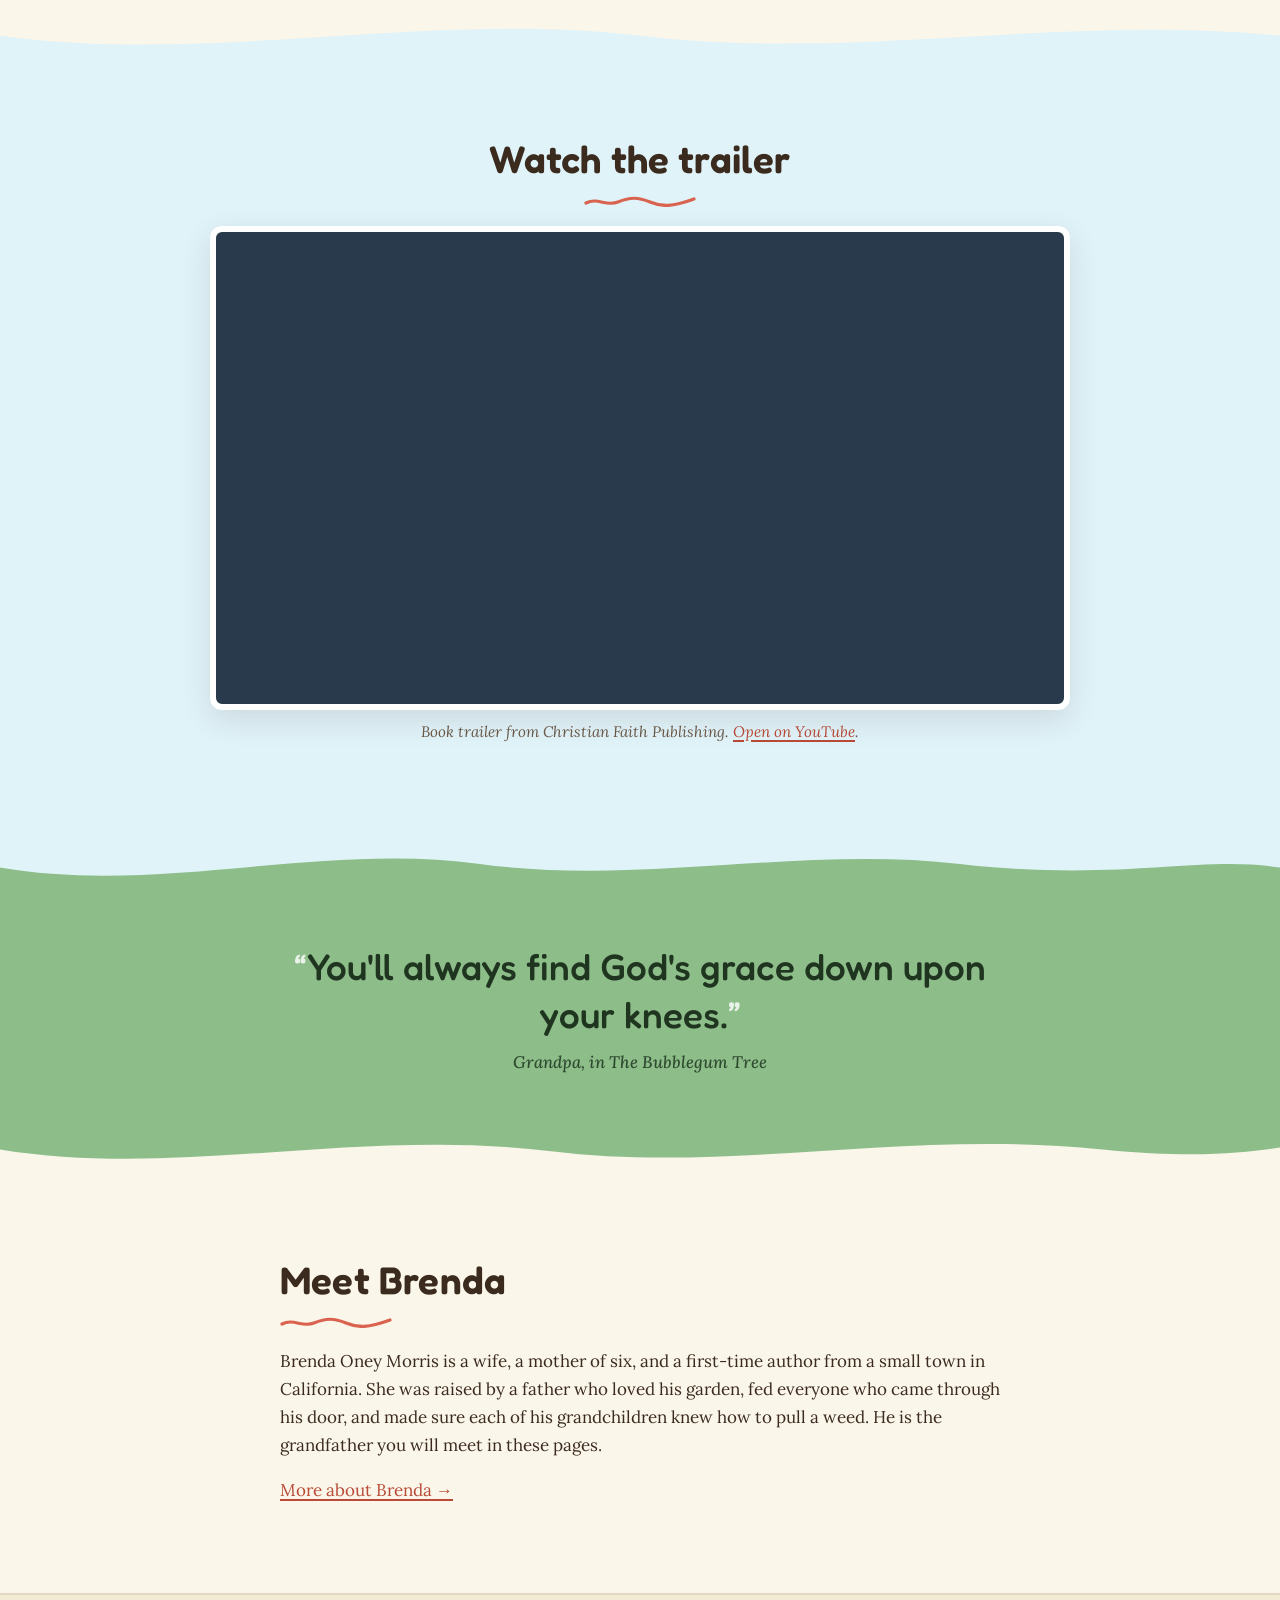
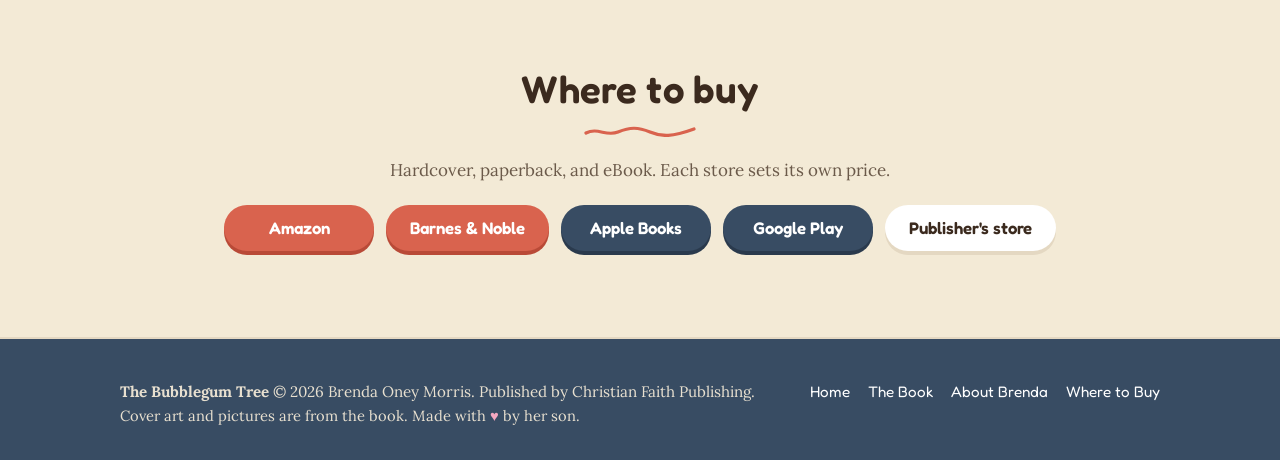
==== commit 78966c64: "Rewrite copy around the back cover; add the dedication Brenda asked for the site to follow the back-" ====
--- a/index.html
+++ b/index.html
@@ -4,11 +4,13 @@
   <meta charset="utf-8">
   <meta name="viewport" content="width=device-width, initial-scale=1">
   <title>The Bubblegum Tree — a picture book by Brenda Oney Morris</title>
-  <meta name="description" content="What if gumballs grew on trees? A picture book about a boy, his grandpa, and a tree that teaches them both about patience, faith, and the seasons of life. By Brenda Oney Morris.">
-  <link rel="canonical" href="https://lexmber123yt.github.io/the-bubblegum-tree/">
+  <meta name="description" content="Follow young Troy through life's seasons in The Bubblegum Tree, a picture book by Brenda Oney Morris about a grandfather's wisdom, faith found in the unexpected, and the bonds of family.">
+  <link rel="canonical" href="https://brendaoneymorris.com/">
+  <meta name="google-site-verification" content="OkU3zGfKDD6sAgASXib6Q8r33zkd5mC42ZPjFufu0lg">
+  <meta name="google-site-verification" content="Awurf7VaAQnkM1GDyvTBnvcUSByIMMnZv8GBwhx8VcY">
   <meta property="og:title" content="The Bubblegum Tree — by Brenda Oney Morris">
-  <meta property="og:description" content="A picture book about a boy, his grandpa, and a tree that grows gumballs.">
-  <meta property="og:image" content="https://lexmber123yt.github.io/the-bubblegum-tree/assets/img/og-image.jpg">
+  <meta property="og:description" content="A delightful tale of family bonds and faith, and a tree that grows gumballs.">
+  <meta property="og:image" content="https://brendaoneymorris.com/assets/img/og-image.jpg">
   <meta property="og:type" content="website">
   <link rel="icon" href="assets/img/favicon.svg" type="image/svg+xml">
   <link rel="preconnect" href="https://fonts.googleapis.com">
@@ -55,7 +57,7 @@
       <div class="hero-copy">
         <p class="eyebrow">A picture book by Brenda Oney Morris</p>
         <h1>The Bubblegum Tree</h1>
-        <p class="lead">What if gumballs grew on trees? Troy and his grandpa plant one to find out. Along the way, Troy learns a few things about patience, faith, and what to do when a good season comes to an end.</p>
+        <p class="lead">Some trees give shade, and some give fruit. This one gives gumballs. Follow young Troy through the seasons of life as his grandfather&rsquo;s quiet wisdom, and a faith found in the most unexpected places, bring the bubblegum tree to life.</p>
         <div class="btn-row">
           <a class="btn" href="#buy">Where to buy</a>
           <a class="btn btn--navy" href="#trailer">Watch the trailer</a>
@@ -77,9 +79,12 @@
     <div class="wrap two-col">
       <div>
         <h2 class="squiggle">About the story</h2>
-        <p>Troy loves helping Grandpa in the garden. One day, tucked away in the shed, he finds a small, colorful box. Inside is the seed of a bubblegum tree. Grandpa isn't sure it will grow. They plant it anyway.</p>
-        <p>So begins a story about waiting, about believing in what you can't see yet, and about finding out that a tree can still be beautiful after the gumballs are gone.</p>
-        <p>It's a picture book for young readers, and for the grandparents and parents who read with them.</p>
+        <div class="book-card">
+          <p class="book-card__label">From the back of the book</p>
+          <p><em>The Bubblegum Tree</em> invites you on Troy&rsquo;s journey as he experiences life&rsquo;s seasons. The wisdom of Troy&rsquo;s grandfather and finding faith in the unexpected brings the bubblegum tree to life. It is a delightful tale showcasing family bonds and faith. <em>The Bubblegum Tree</em> will tickle your child&rsquo;s imagination and warm their heart.</p>
+        </div>
+        <p>It all begins in Grandpa&rsquo;s garden, with a small, colorful box tucked away in the shed and a seed no one is quite sure will grow. What follows is a gentle story about waiting and believing, about the beauty that lingers when one season gives way to the next, and about a love handed down from a grandfather to his grandson.</p>
+        <p>It is a book made for reading aloud, slowly, with a child close beside you and perhaps a grandparent nearby.</p>
         <p><a href="the-bubblegum-tree.html">Read more about the book &rarr;</a></p>
       </div>
       <figure class="print">
@@ -115,7 +120,7 @@
     <div class="wrap author-teaser author-teaser--solo">
       <div>
         <h2 class="squiggle">Meet Brenda</h2>
-        <p>Brenda Oney Morris is a wife, a mom of six, and a first-time author from a small town in California. She grew up with a dad who gardened, fed everyone who came through the door, and made sure his grandkids knew how to pull a weed. He's the Grandpa in this book.</p>
+        <p>Brenda Oney Morris is a wife, a mother of six, and a first-time author from a small town in California. She was raised by a father who loved his garden, fed everyone who came through his door, and made sure each of his grandchildren knew how to pull a weed. He is the grandfather you will meet in these pages.</p>
         <p><a href="about.html">More about Brenda &rarr;</a></p>
       </div>
     </div>
--- a/assets/styles.css
+++ b/assets/styles.css
@@ -482,6 +482,31 @@
 .site-footer p { margin: 0; }
 .site-footer .heart { color: var(--gum-pink); }
 
+/* Book text (back cover, dedication), set like a printed card. */
+.book-card {
+  background: #fff;
+  border: 2px solid var(--line);
+  border-radius: 10px;
+  padding: 22px 26px 8px;
+  margin: 0 0 1.4em;
+  box-shadow: var(--shadow-soft);
+  transform: rotate(-0.6deg);
+  font-style: italic;
+  font-size: 1.08rem;
+  line-height: 1.75;
+}
+.book-card em { font-style: normal; }
+.book-card .book-card__label {
+  font-family: var(--font-display);
+  font-style: normal;
+  font-weight: 600;
+  font-size: 0.82rem;
+  letter-spacing: 0.08em;
+  text-transform: uppercase;
+  color: var(--coral-deep);
+  margin-bottom: 0.5em;
+}
+
 /* Little author card on the home page. */
 .author-teaser {
   display: grid;
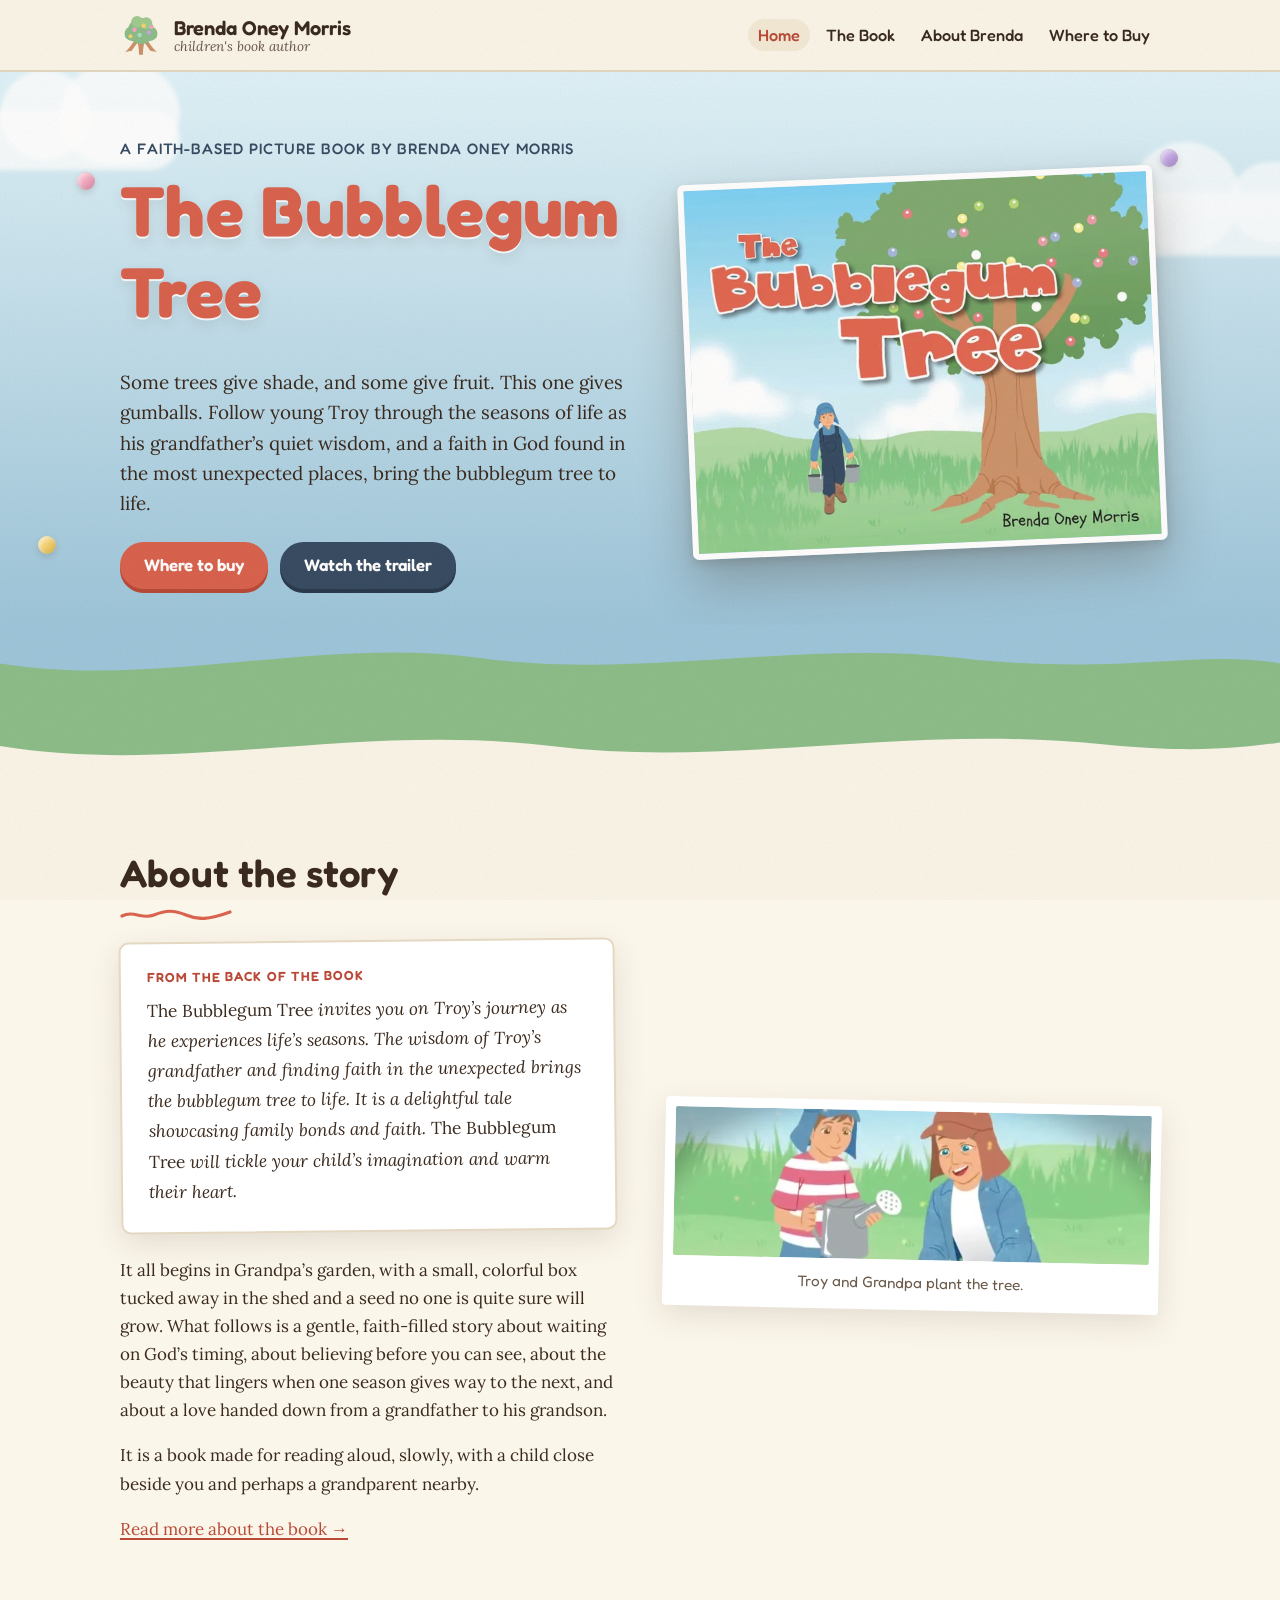
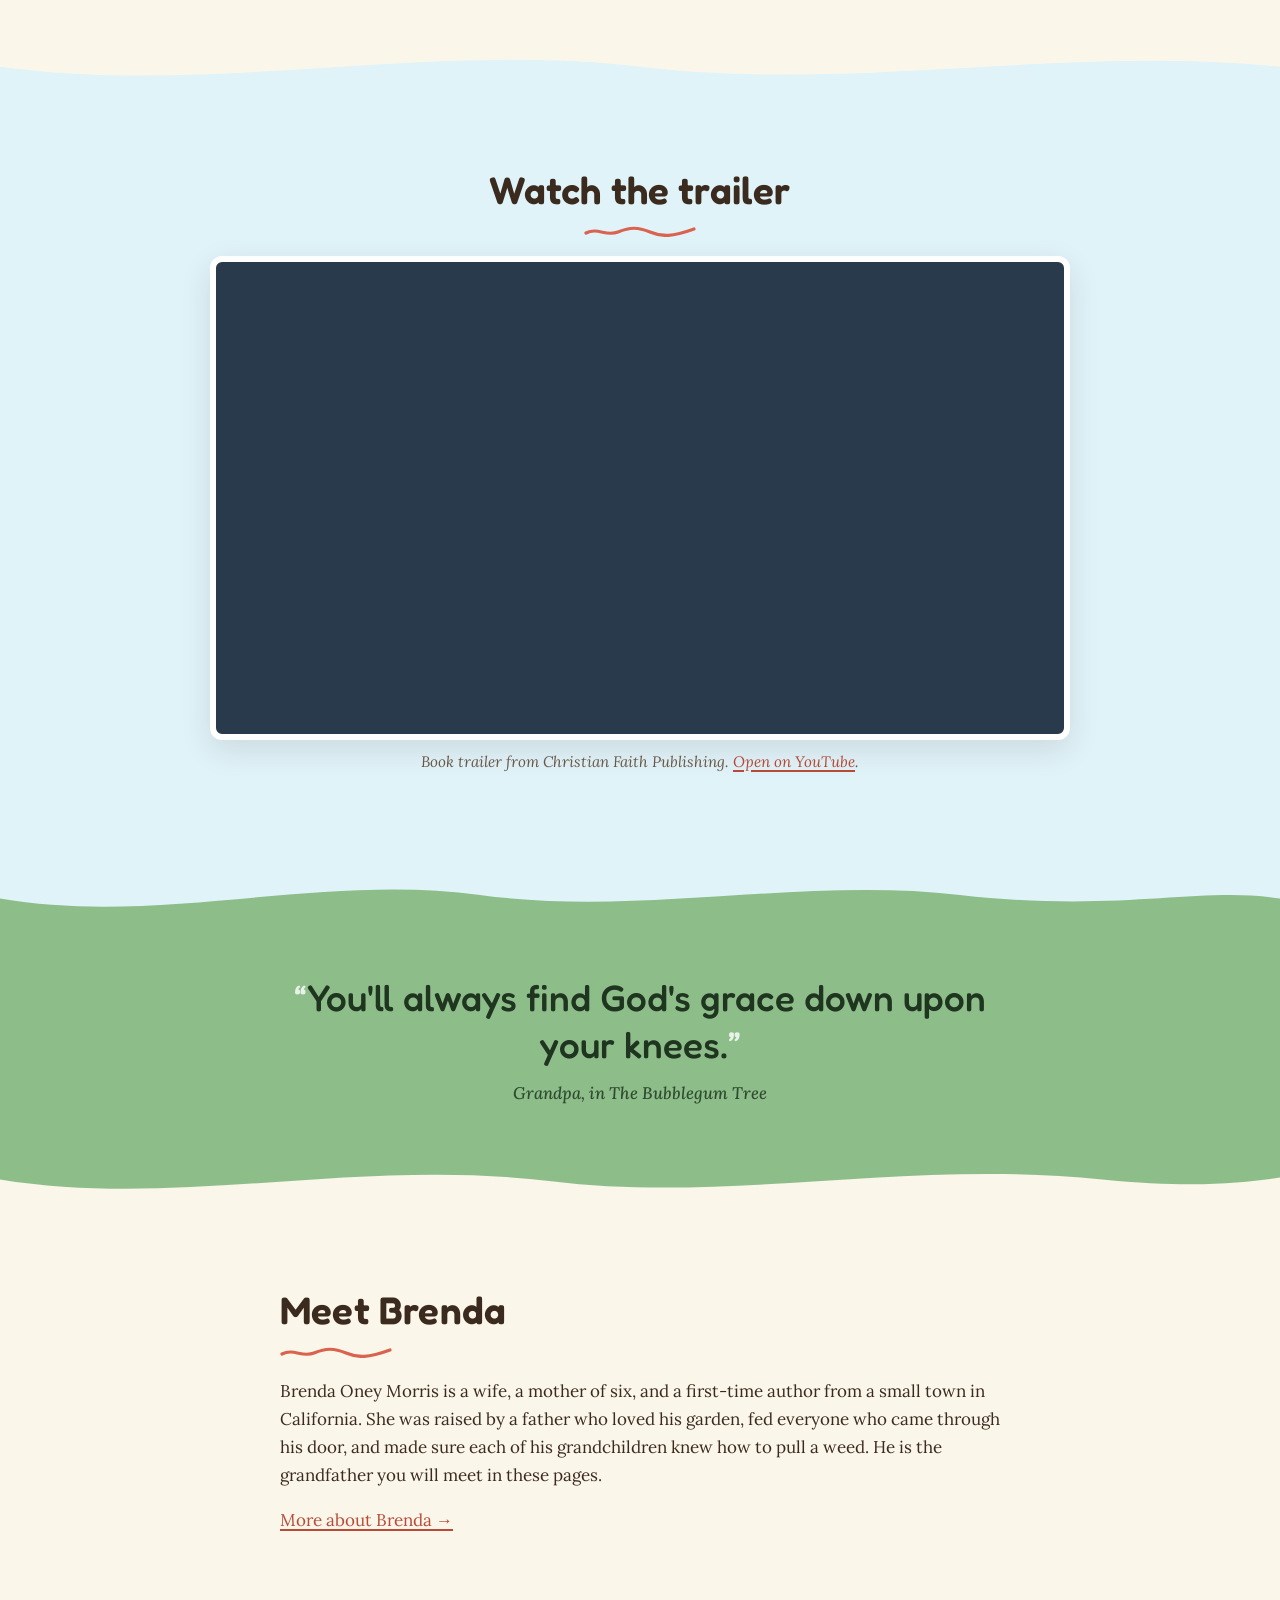
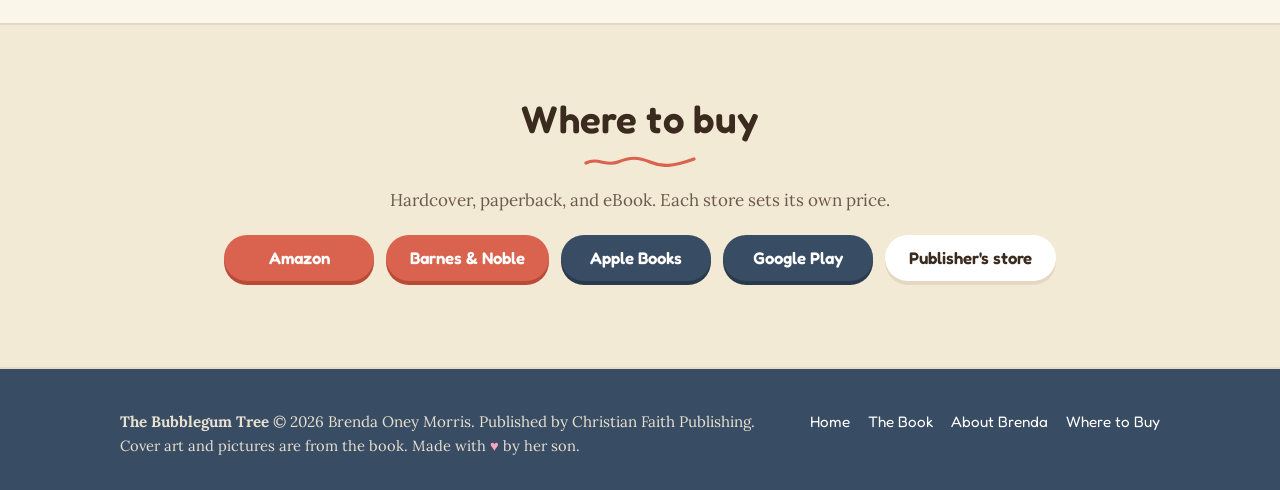
==== commit fe18eb52: "Put the book's Christian faith up front Brenda wants the site to say plainly that this is a faith-ba" ====
--- a/index.html
+++ b/index.html
@@ -3,8 +3,8 @@
 <head>
   <meta charset="utf-8">
   <meta name="viewport" content="width=device-width, initial-scale=1">
-  <title>The Bubblegum Tree — a picture book by Brenda Oney Morris</title>
-  <meta name="description" content="Follow young Troy through life's seasons in The Bubblegum Tree, a picture book by Brenda Oney Morris about a grandfather's wisdom, faith found in the unexpected, and the bonds of family.">
+  <title>The Bubblegum Tree — a Christian picture book by Brenda Oney Morris</title>
+  <meta name="description" content="Follow young Troy through life's seasons in The Bubblegum Tree, a faith-based Christian picture book by Brenda Oney Morris about God's grace, a grandfather's wisdom, and the bonds of family.">
   <link rel="canonical" href="https://brendaoneymorris.com/">
   <meta name="google-site-verification" content="OkU3zGfKDD6sAgASXib6Q8r33zkd5mC42ZPjFufu0lg">
   <meta name="google-site-verification" content="Awurf7VaAQnkM1GDyvTBnvcUSByIMMnZv8GBwhx8VcY">
@@ -55,9 +55,9 @@
     <span class="gum gum--mint" style="right:14%; top:78%" aria-hidden="true"></span>
     <div class="wrap">
       <div class="hero-copy">
-        <p class="eyebrow">A picture book by Brenda Oney Morris</p>
+        <p class="eyebrow">A faith-based picture book by Brenda Oney Morris</p>
         <h1>The Bubblegum Tree</h1>
-        <p class="lead">Some trees give shade, and some give fruit. This one gives gumballs. Follow young Troy through the seasons of life as his grandfather&rsquo;s quiet wisdom, and a faith found in the most unexpected places, bring the bubblegum tree to life.</p>
+        <p class="lead">Some trees give shade, and some give fruit. This one gives gumballs. Follow young Troy through the seasons of life as his grandfather&rsquo;s quiet wisdom, and a faith in God found in the most unexpected places, bring the bubblegum tree to life.</p>
         <div class="btn-row">
           <a class="btn" href="#buy">Where to buy</a>
           <a class="btn btn--navy" href="#trailer">Watch the trailer</a>
@@ -83,7 +83,7 @@
           <p class="book-card__label">From the back of the book</p>
           <p><em>The Bubblegum Tree</em> invites you on Troy&rsquo;s journey as he experiences life&rsquo;s seasons. The wisdom of Troy&rsquo;s grandfather and finding faith in the unexpected brings the bubblegum tree to life. It is a delightful tale showcasing family bonds and faith. <em>The Bubblegum Tree</em> will tickle your child&rsquo;s imagination and warm their heart.</p>
         </div>
-        <p>It all begins in Grandpa&rsquo;s garden, with a small, colorful box tucked away in the shed and a seed no one is quite sure will grow. What follows is a gentle story about waiting and believing, about the beauty that lingers when one season gives way to the next, and about a love handed down from a grandfather to his grandson.</p>
+        <p>It all begins in Grandpa&rsquo;s garden, with a small, colorful box tucked away in the shed and a seed no one is quite sure will grow. What follows is a gentle, faith-filled story about waiting on God&rsquo;s timing, about believing before you can see, about the beauty that lingers when one season gives way to the next, and about a love handed down from a grandfather to his grandson.</p>
         <p>It is a book made for reading aloud, slowly, with a child close beside you and perhaps a grandparent nearby.</p>
         <p><a href="the-bubblegum-tree.html">Read more about the book &rarr;</a></p>
       </div>
--- a/assets/styles.css
+++ b/assets/styles.css
@@ -507,6 +507,26 @@
   margin-bottom: 0.5em;
 }
 
+/* A scripture line under a heading. */
+.verse {
+  font-style: italic;
+  font-size: 1.08rem;
+  color: var(--ink-soft);
+  max-width: 34rem;
+  margin: 0 0 1.4em;
+}
+.verse cite {
+  display: block;
+  margin-top: 0.3em;
+  font-family: var(--font-display);
+  font-style: normal;
+  font-weight: 600;
+  font-size: 0.85rem;
+  letter-spacing: 0.06em;
+  text-transform: uppercase;
+  color: var(--coral-deep);
+}
+
 /* Little author card on the home page. */
 .author-teaser {
   display: grid;
